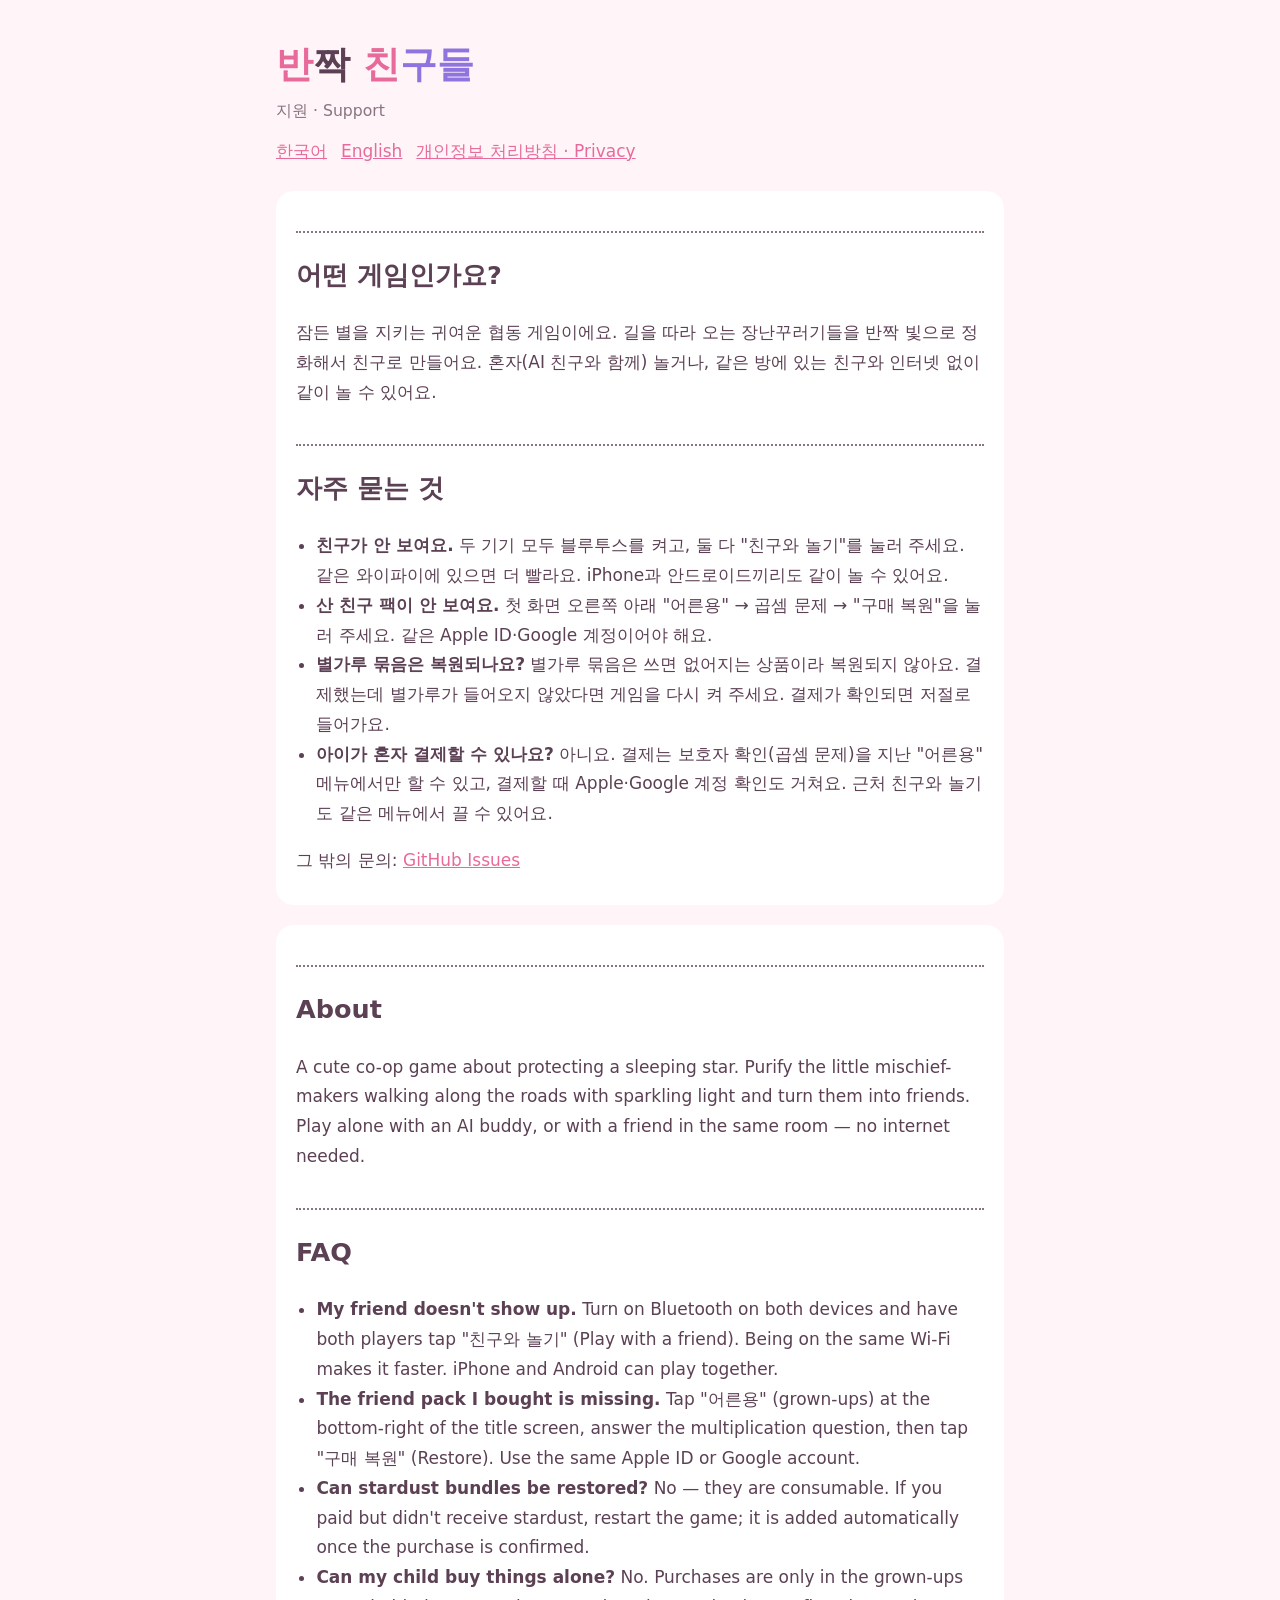
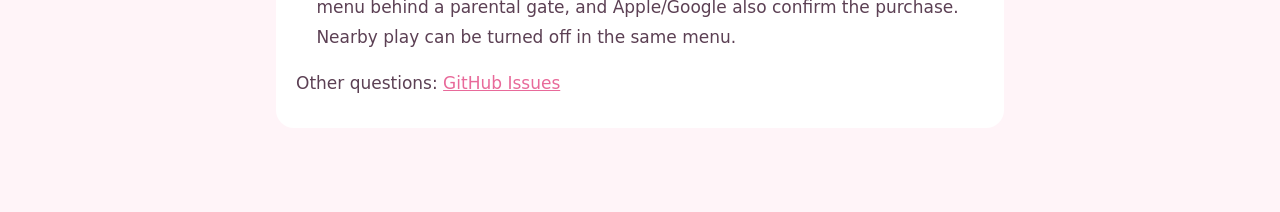
==== index.html @ bba5657f "Update support and privacy pages" ====
<!doctype html>
<html lang="ko">
<head>
<meta charset="utf-8">
<meta name="viewport" content="width=device-width, initial-scale=1">
<title>반짝 친구들 · 지원 / Support</title>
<link rel="stylesheet" href="style.css">
</head>
<body>
<main>
<h1><span class="b">반</span>짝 <span class="b">친</span><span class="r">구들</span><small>지원 · Support</small></h1>
<nav><a href="#ko">한국어</a><a href="#en">English</a><a href="privacy.html">개인정보 처리방침 · Privacy</a></nav>

<section id="ko">
<h2>어떤 게임인가요?</h2>
<p>잠든 별을 지키는 귀여운 협동 게임이에요. 길을 따라 오는 장난꾸러기들을 반짝 빛으로 정화해서 친구로 만들어요. 혼자(AI 친구와 함께) 놀거나, 같은 방에 있는 친구와 인터넷 없이 같이 놀 수 있어요.</p>
<h2>자주 묻는 것</h2>
<ul>
<li><strong>친구가 안 보여요.</strong> 두 기기 모두 블루투스를 켜고, 둘 다 "친구와 놀기"를 눌러 주세요. 같은 와이파이에 있으면 더 빨라요. iPhone과 안드로이드끼리도 같이 놀 수 있어요.</li>
<li><strong>산 친구 팩이 안 보여요.</strong> 첫 화면 오른쪽 아래 "어른용" → 곱셈 문제 → "구매 복원"을 눌러 주세요. 같은 Apple ID·Google 계정이어야 해요.</li>
<li><strong>별가루 묶음은 복원되나요?</strong> 별가루 묶음은 쓰면 없어지는 상품이라 복원되지 않아요. 결제했는데 별가루가 들어오지 않았다면 게임을 다시 켜 주세요. 결제가 확인되면 저절로 들어가요.</li>
<li><strong>아이가 혼자 결제할 수 있나요?</strong> 아니요. 결제는 보호자 확인(곱셈 문제)을 지난 "어른용" 메뉴에서만 할 수 있고, 결제할 때 Apple·Google 계정 확인도 거쳐요. 근처 친구와 놀기도 같은 메뉴에서 끌 수 있어요.</li>
</ul>
<p>그 밖의 문의: <a href="https://github.com/SeungbinBaik/banchin/issues">GitHub Issues</a></p>
</section>

<section id="en">
<h2>About</h2>
<p>A cute co-op game about protecting a sleeping star. Purify the little mischief-makers walking along the roads with sparkling light and turn them into friends. Play alone with an AI buddy, or with a friend in the same room — no internet needed.</p>
<h2>FAQ</h2>
<ul>
<li><strong>My friend doesn't show up.</strong> Turn on Bluetooth on both devices and have both players tap "친구와 놀기" (Play with a friend). Being on the same Wi-Fi makes it faster. iPhone and Android can play together.</li>
<li><strong>The friend pack I bought is missing.</strong> Tap "어른용" (grown-ups) at the bottom-right of the title screen, answer the multiplication question, then tap "구매 복원" (Restore). Use the same Apple ID or Google account.</li>
<li><strong>Can stardust bundles be restored?</strong> No — they are consumable. If you paid but didn't receive stardust, restart the game; it is added automatically once the purchase is confirmed.</li>
<li><strong>Can my child buy things alone?</strong> No. Purchases are only in the grown-ups menu behind a parental gate, and Apple/Google also confirm the purchase. Nearby play can be turned off in the same menu.</li>
</ul>
<p>Other questions: <a href="https://github.com/SeungbinBaik/banchin/issues">GitHub Issues</a></p>
</section>
</main>
</body>
</html>
---- style.css ----
:root { --ink: #5c4054; --paper: #fff4f8; --pink: #e86a9a; --lilac: #8f74e0; --muted: #8a7383; --card: #ffffff; }
@media (prefers-color-scheme: dark) { :root { --ink: #f3e6ee; --paper: #221a25; --pink: #ff9cc2; --lilac: #b9a6ff; --muted: #b8a6b4; --card: #2d2431; } }
* { box-sizing: border-box; }
body { margin: 0; background: var(--paper); color: var(--ink); font: 17px/1.75 "Apple SD Gothic Neo", "Noto Sans KR", system-ui, sans-serif; }
main { max-width: 760px; margin: 0 auto; padding: 32px 16px 64px; }
h1 { font-size: 2.2em; margin: 0 0 4px; }
h1 .b { color: var(--pink); }
h1 .r { color: var(--lilac); }
h1 small { display: block; font-size: .42em; color: var(--muted); font-weight: normal; }
h2 { border-top: 2px dotted var(--muted); padding-top: 20px; margin-top: 36px; }
section { background: var(--card); border-radius: 18px; padding: 4px 20px 12px; margin: 20px 0; }
a { color: var(--pink); }
nav { margin: 12px 0 24px; display: flex; gap: 14px; flex-wrap: wrap; }
.muted { color: var(--muted); font-size: .9em; }
ul { padding-left: 1.2em; }
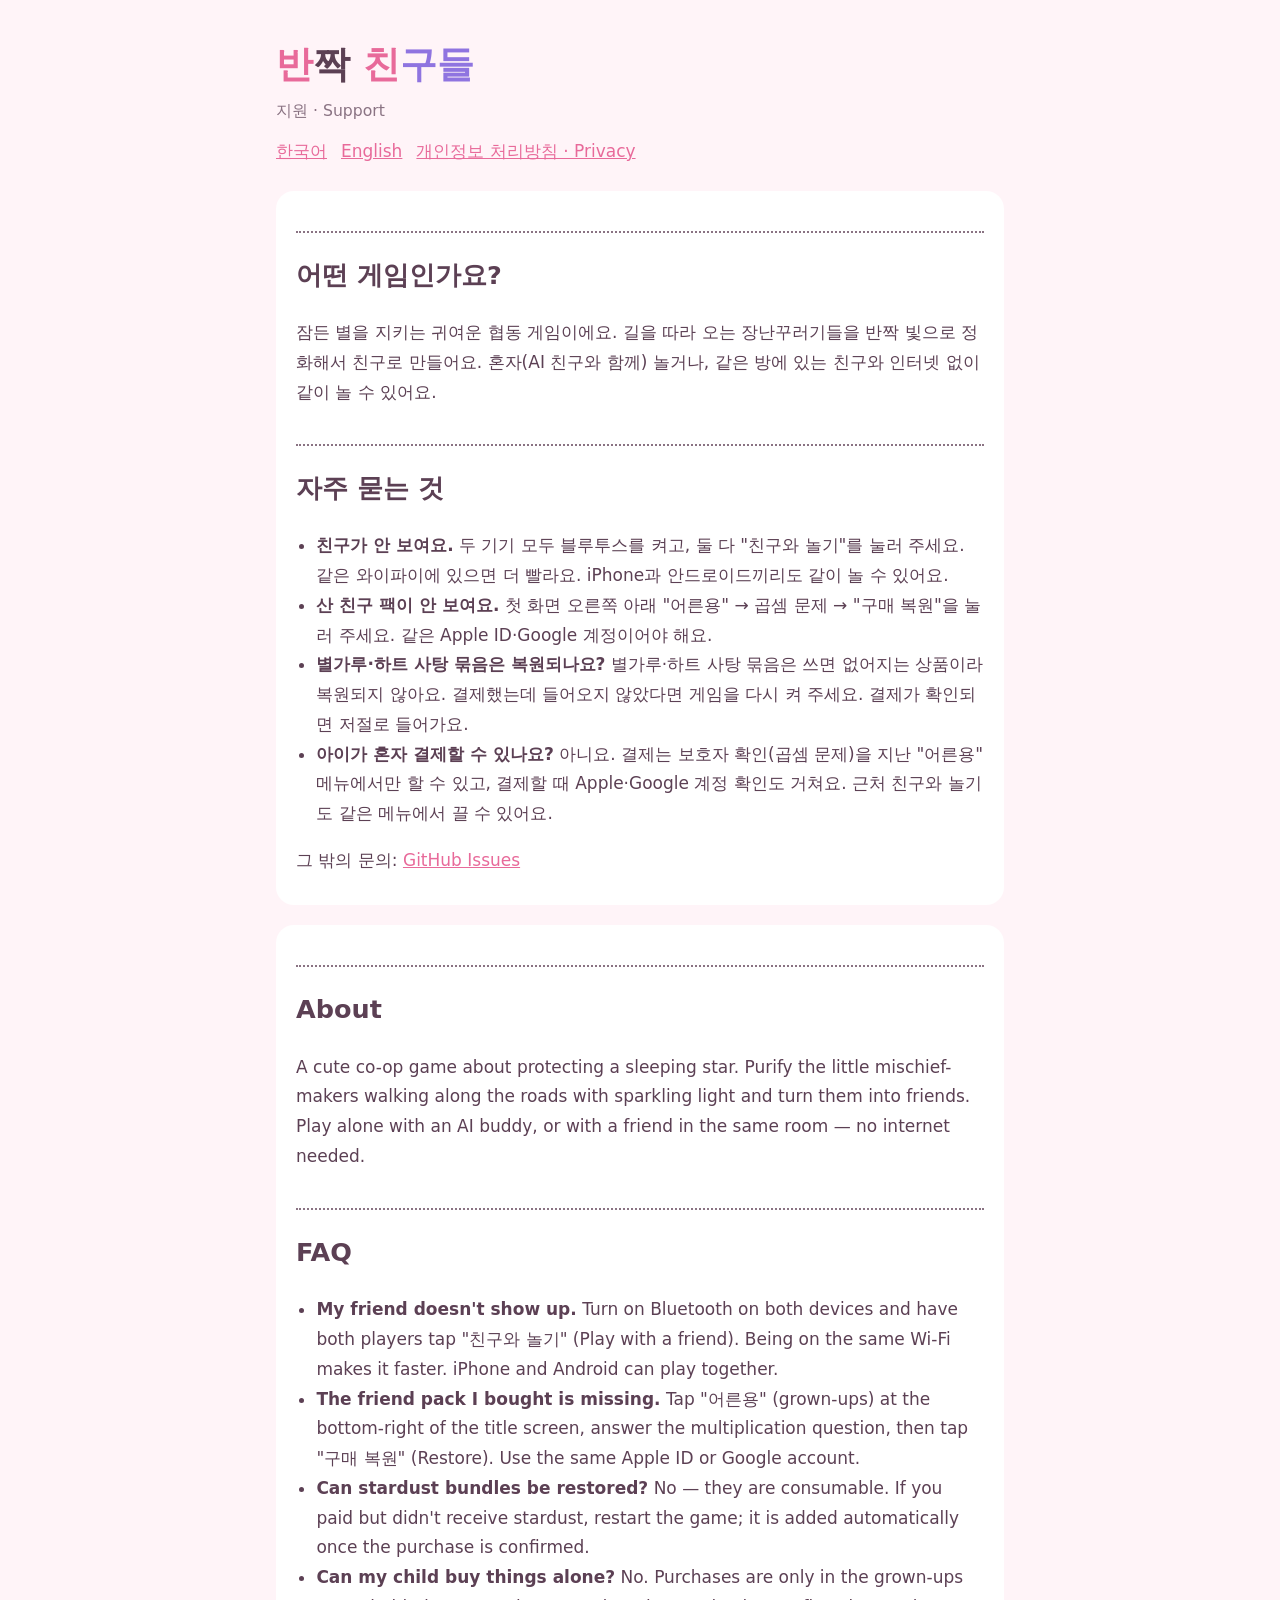
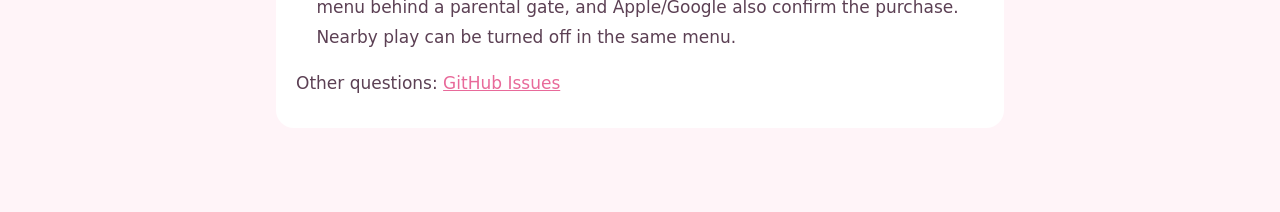
==== commit 27805691: "Update support and privacy pages" ====
--- a/index.html
+++ b/index.html
@@ -18,7 +18,7 @@
 <ul>
 <li><strong>친구가 안 보여요.</strong> 두 기기 모두 블루투스를 켜고, 둘 다 "친구와 놀기"를 눌러 주세요. 같은 와이파이에 있으면 더 빨라요. iPhone과 안드로이드끼리도 같이 놀 수 있어요.</li>
 <li><strong>산 친구 팩이 안 보여요.</strong> 첫 화면 오른쪽 아래 "어른용" → 곱셈 문제 → "구매 복원"을 눌러 주세요. 같은 Apple ID·Google 계정이어야 해요.</li>
-<li><strong>별가루 묶음은 복원되나요?</strong> 별가루 묶음은 쓰면 없어지는 상품이라 복원되지 않아요. 결제했는데 별가루가 들어오지 않았다면 게임을 다시 켜 주세요. 결제가 확인되면 저절로 들어가요.</li>
+<li><strong>별가루·하트 사탕 묶음은 복원되나요?</strong> 별가루·하트 사탕 묶음은 쓰면 없어지는 상품이라 복원되지 않아요. 결제했는데 들어오지 않았다면 게임을 다시 켜 주세요. 결제가 확인되면 저절로 들어가요.</li>
 <li><strong>아이가 혼자 결제할 수 있나요?</strong> 아니요. 결제는 보호자 확인(곱셈 문제)을 지난 "어른용" 메뉴에서만 할 수 있고, 결제할 때 Apple·Google 계정 확인도 거쳐요. 근처 친구와 놀기도 같은 메뉴에서 끌 수 있어요.</li>
 </ul>
 <p>그 밖의 문의: <a href="https://github.com/SeungbinBaik/banchin/issues">GitHub Issues</a></p>
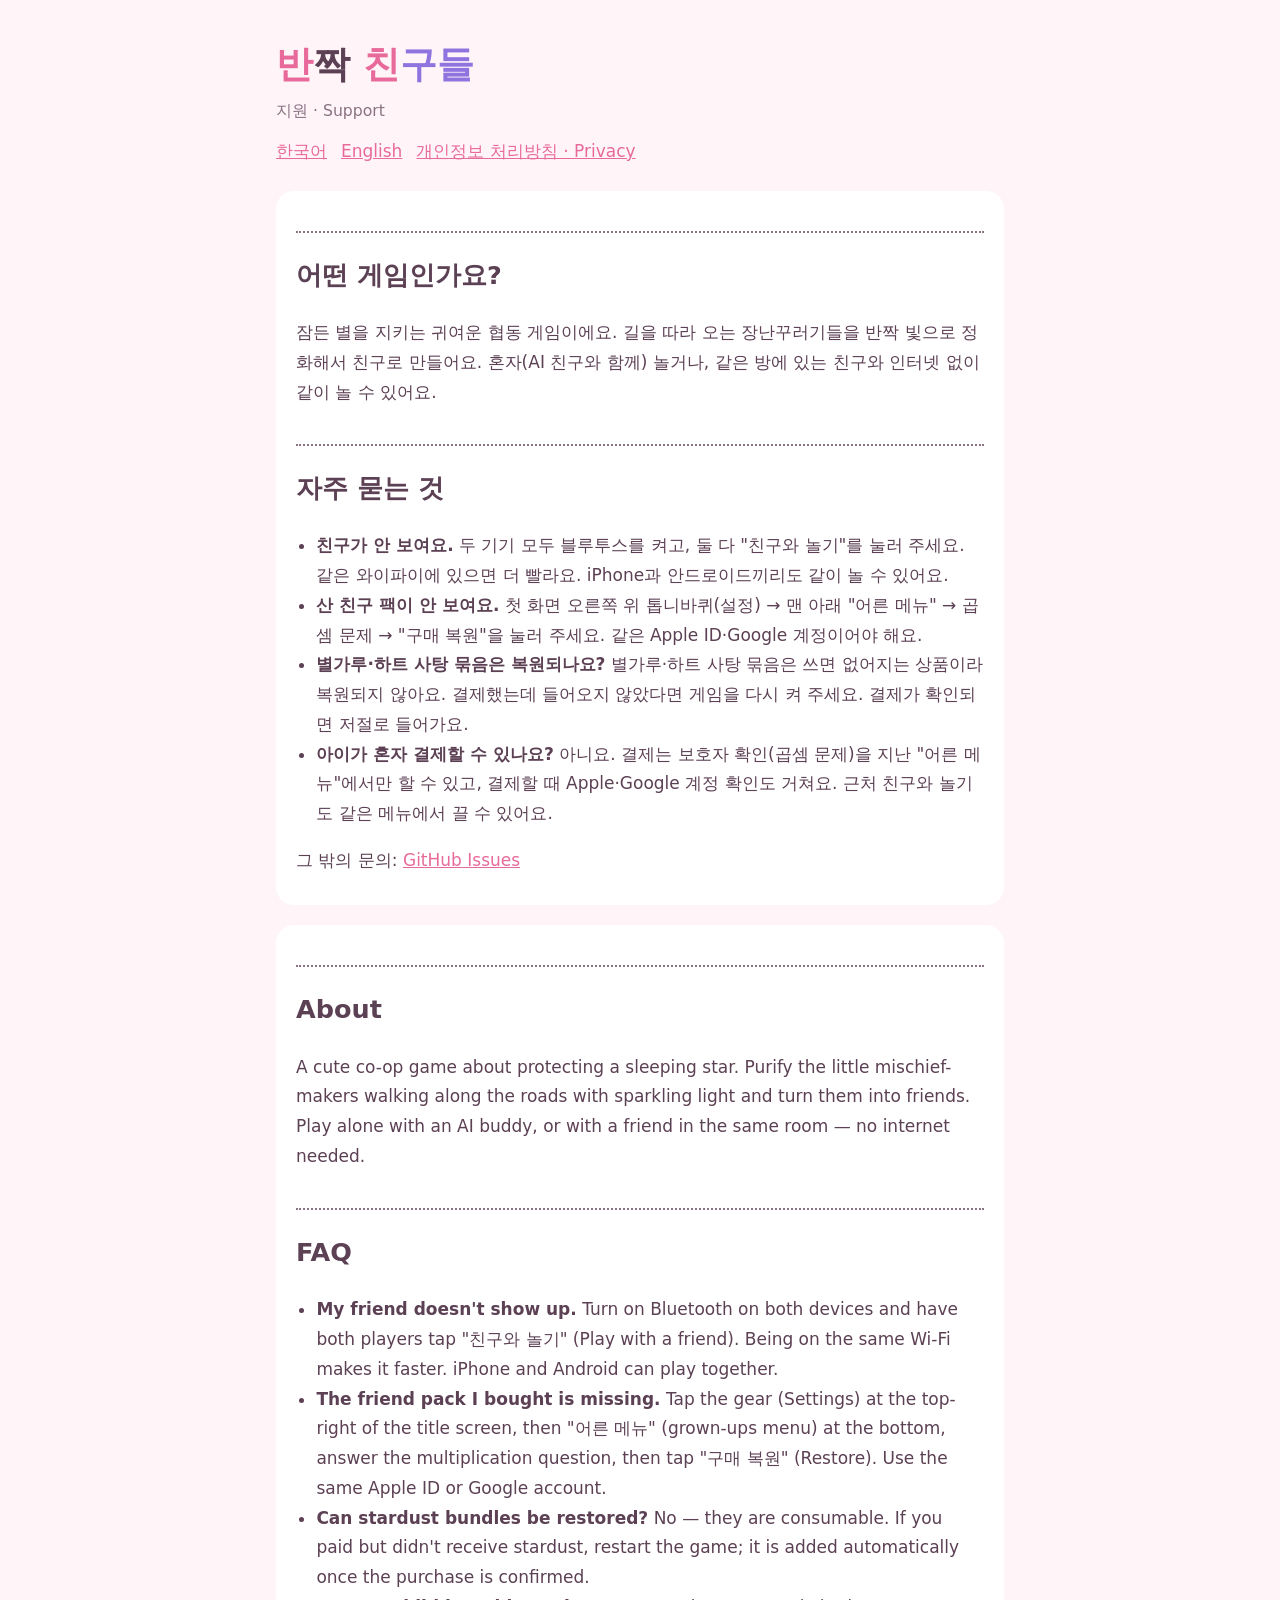
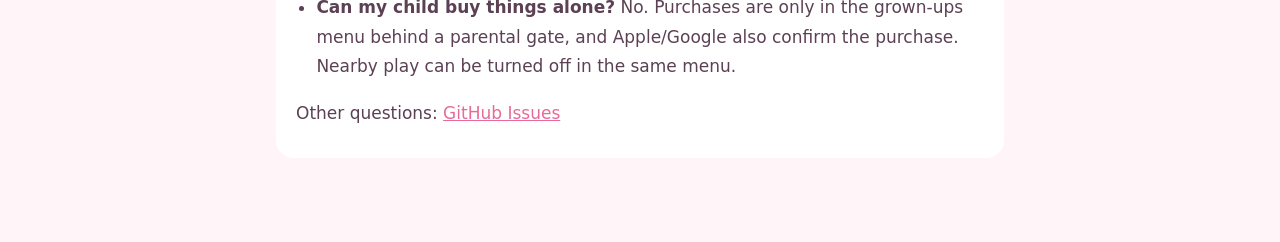
==== commit f7ef474d: "Update support and privacy pages" ====
--- a/index.html
+++ b/index.html
@@ -17,9 +17,9 @@
 <h2>자주 묻는 것</h2>
 <ul>
 <li><strong>친구가 안 보여요.</strong> 두 기기 모두 블루투스를 켜고, 둘 다 "친구와 놀기"를 눌러 주세요. 같은 와이파이에 있으면 더 빨라요. iPhone과 안드로이드끼리도 같이 놀 수 있어요.</li>
-<li><strong>산 친구 팩이 안 보여요.</strong> 첫 화면 오른쪽 아래 "어른용" → 곱셈 문제 → "구매 복원"을 눌러 주세요. 같은 Apple ID·Google 계정이어야 해요.</li>
+<li><strong>산 친구 팩이 안 보여요.</strong> 첫 화면 오른쪽 위 톱니바퀴(설정) → 맨 아래 "어른 메뉴" → 곱셈 문제 → "구매 복원"을 눌러 주세요. 같은 Apple ID·Google 계정이어야 해요.</li>
 <li><strong>별가루·하트 사탕 묶음은 복원되나요?</strong> 별가루·하트 사탕 묶음은 쓰면 없어지는 상품이라 복원되지 않아요. 결제했는데 들어오지 않았다면 게임을 다시 켜 주세요. 결제가 확인되면 저절로 들어가요.</li>
-<li><strong>아이가 혼자 결제할 수 있나요?</strong> 아니요. 결제는 보호자 확인(곱셈 문제)을 지난 "어른용" 메뉴에서만 할 수 있고, 결제할 때 Apple·Google 계정 확인도 거쳐요. 근처 친구와 놀기도 같은 메뉴에서 끌 수 있어요.</li>
+<li><strong>아이가 혼자 결제할 수 있나요?</strong> 아니요. 결제는 보호자 확인(곱셈 문제)을 지난 "어른 메뉴"에서만 할 수 있고, 결제할 때 Apple·Google 계정 확인도 거쳐요. 근처 친구와 놀기도 같은 메뉴에서 끌 수 있어요.</li>
 </ul>
 <p>그 밖의 문의: <a href="https://github.com/SeungbinBaik/banchin/issues">GitHub Issues</a></p>
 </section>
@@ -30,7 +30,7 @@
 <h2>FAQ</h2>
 <ul>
 <li><strong>My friend doesn't show up.</strong> Turn on Bluetooth on both devices and have both players tap "친구와 놀기" (Play with a friend). Being on the same Wi-Fi makes it faster. iPhone and Android can play together.</li>
-<li><strong>The friend pack I bought is missing.</strong> Tap "어른용" (grown-ups) at the bottom-right of the title screen, answer the multiplication question, then tap "구매 복원" (Restore). Use the same Apple ID or Google account.</li>
+<li><strong>The friend pack I bought is missing.</strong> Tap the gear (Settings) at the top-right of the title screen, then "어른 메뉴" (grown-ups menu) at the bottom, answer the multiplication question, then tap "구매 복원" (Restore). Use the same Apple ID or Google account.</li>
 <li><strong>Can stardust bundles be restored?</strong> No — they are consumable. If you paid but didn't receive stardust, restart the game; it is added automatically once the purchase is confirmed.</li>
 <li><strong>Can my child buy things alone?</strong> No. Purchases are only in the grown-ups menu behind a parental gate, and Apple/Google also confirm the purchase. Nearby play can be turned off in the same menu.</li>
 </ul>
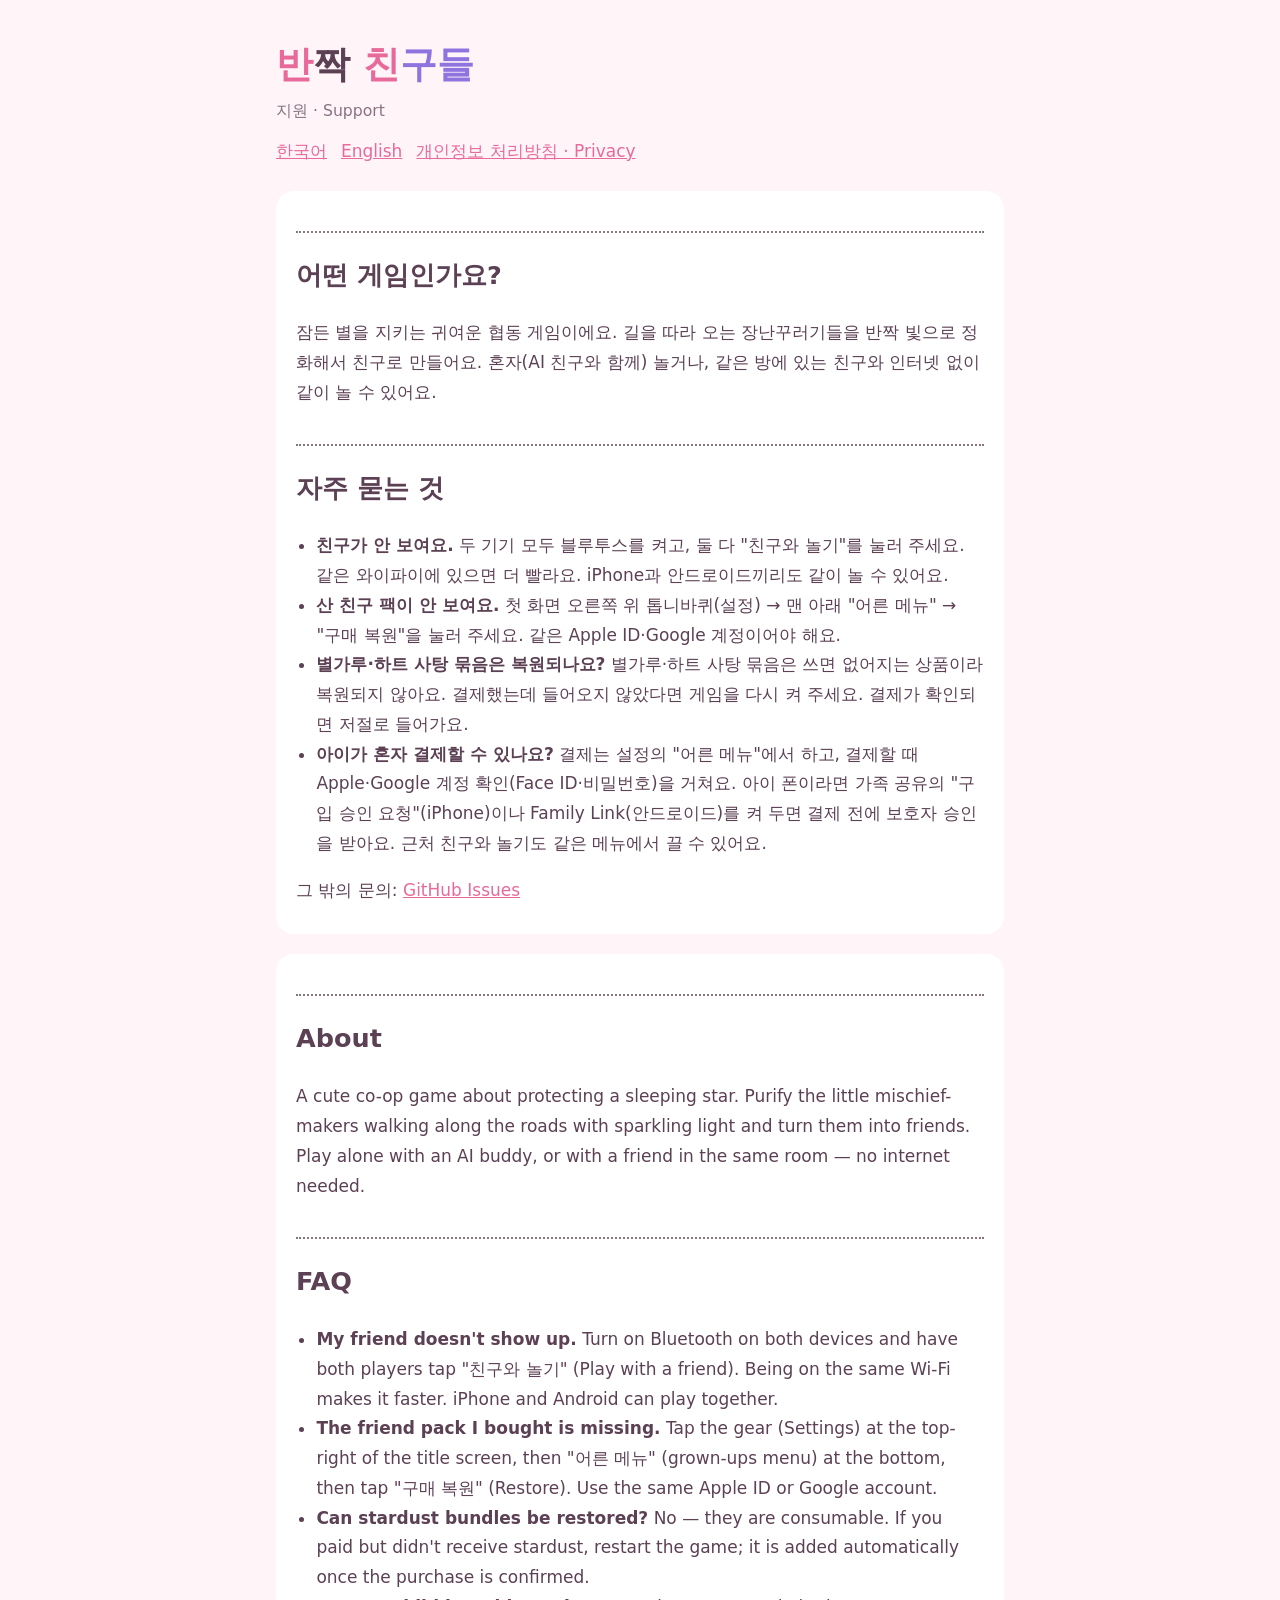
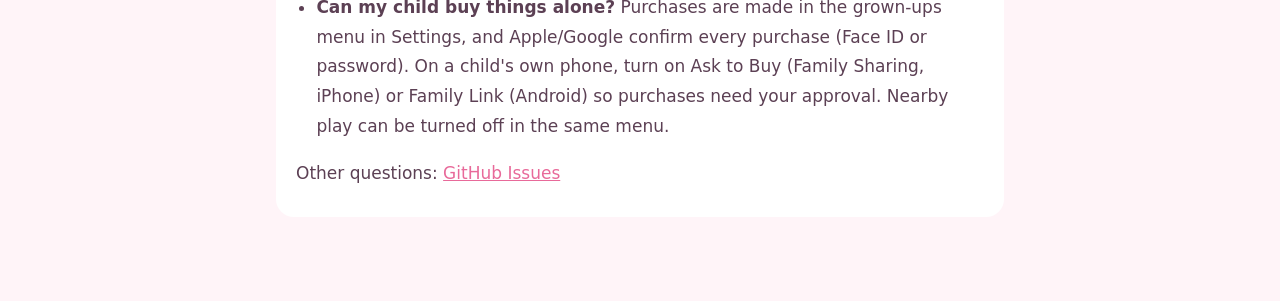
==== commit d4a0d960: "Update support and privacy pages" ====
--- a/index.html
+++ b/index.html
@@ -17,9 +17,9 @@
 <h2>자주 묻는 것</h2>
 <ul>
 <li><strong>친구가 안 보여요.</strong> 두 기기 모두 블루투스를 켜고, 둘 다 "친구와 놀기"를 눌러 주세요. 같은 와이파이에 있으면 더 빨라요. iPhone과 안드로이드끼리도 같이 놀 수 있어요.</li>
-<li><strong>산 친구 팩이 안 보여요.</strong> 첫 화면 오른쪽 위 톱니바퀴(설정) → 맨 아래 "어른 메뉴" → 곱셈 문제 → "구매 복원"을 눌러 주세요. 같은 Apple ID·Google 계정이어야 해요.</li>
+<li><strong>산 친구 팩이 안 보여요.</strong> 첫 화면 오른쪽 위 톱니바퀴(설정) → 맨 아래 "어른 메뉴" → "구매 복원"을 눌러 주세요. 같은 Apple ID·Google 계정이어야 해요.</li>
 <li><strong>별가루·하트 사탕 묶음은 복원되나요?</strong> 별가루·하트 사탕 묶음은 쓰면 없어지는 상품이라 복원되지 않아요. 결제했는데 들어오지 않았다면 게임을 다시 켜 주세요. 결제가 확인되면 저절로 들어가요.</li>
-<li><strong>아이가 혼자 결제할 수 있나요?</strong> 아니요. 결제는 보호자 확인(곱셈 문제)을 지난 "어른 메뉴"에서만 할 수 있고, 결제할 때 Apple·Google 계정 확인도 거쳐요. 근처 친구와 놀기도 같은 메뉴에서 끌 수 있어요.</li>
+<li><strong>아이가 혼자 결제할 수 있나요?</strong> 결제는 설정의 "어른 메뉴"에서 하고, 결제할 때 Apple·Google 계정 확인(Face ID·비밀번호)을 거쳐요. 아이 폰이라면 가족 공유의 "구입 승인 요청"(iPhone)이나 Family Link(안드로이드)를 켜 두면 결제 전에 보호자 승인을 받아요. 근처 친구와 놀기도 같은 메뉴에서 끌 수 있어요.</li>
 </ul>
 <p>그 밖의 문의: <a href="https://github.com/SeungbinBaik/banchin/issues">GitHub Issues</a></p>
 </section>
@@ -30,9 +30,9 @@
 <h2>FAQ</h2>
 <ul>
 <li><strong>My friend doesn't show up.</strong> Turn on Bluetooth on both devices and have both players tap "친구와 놀기" (Play with a friend). Being on the same Wi-Fi makes it faster. iPhone and Android can play together.</li>
-<li><strong>The friend pack I bought is missing.</strong> Tap the gear (Settings) at the top-right of the title screen, then "어른 메뉴" (grown-ups menu) at the bottom, answer the multiplication question, then tap "구매 복원" (Restore). Use the same Apple ID or Google account.</li>
+<li><strong>The friend pack I bought is missing.</strong> Tap the gear (Settings) at the top-right of the title screen, then "어른 메뉴" (grown-ups menu) at the bottom, then tap "구매 복원" (Restore). Use the same Apple ID or Google account.</li>
 <li><strong>Can stardust bundles be restored?</strong> No — they are consumable. If you paid but didn't receive stardust, restart the game; it is added automatically once the purchase is confirmed.</li>
-<li><strong>Can my child buy things alone?</strong> No. Purchases are only in the grown-ups menu behind a parental gate, and Apple/Google also confirm the purchase. Nearby play can be turned off in the same menu.</li>
+<li><strong>Can my child buy things alone?</strong> Purchases are made in the grown-ups menu in Settings, and Apple/Google confirm every purchase (Face ID or password). On a child's own phone, turn on Ask to Buy (Family Sharing, iPhone) or Family Link (Android) so purchases need your approval. Nearby play can be turned off in the same menu.</li>
 </ul>
 <p>Other questions: <a href="https://github.com/SeungbinBaik/banchin/issues">GitHub Issues</a></p>
 </section>
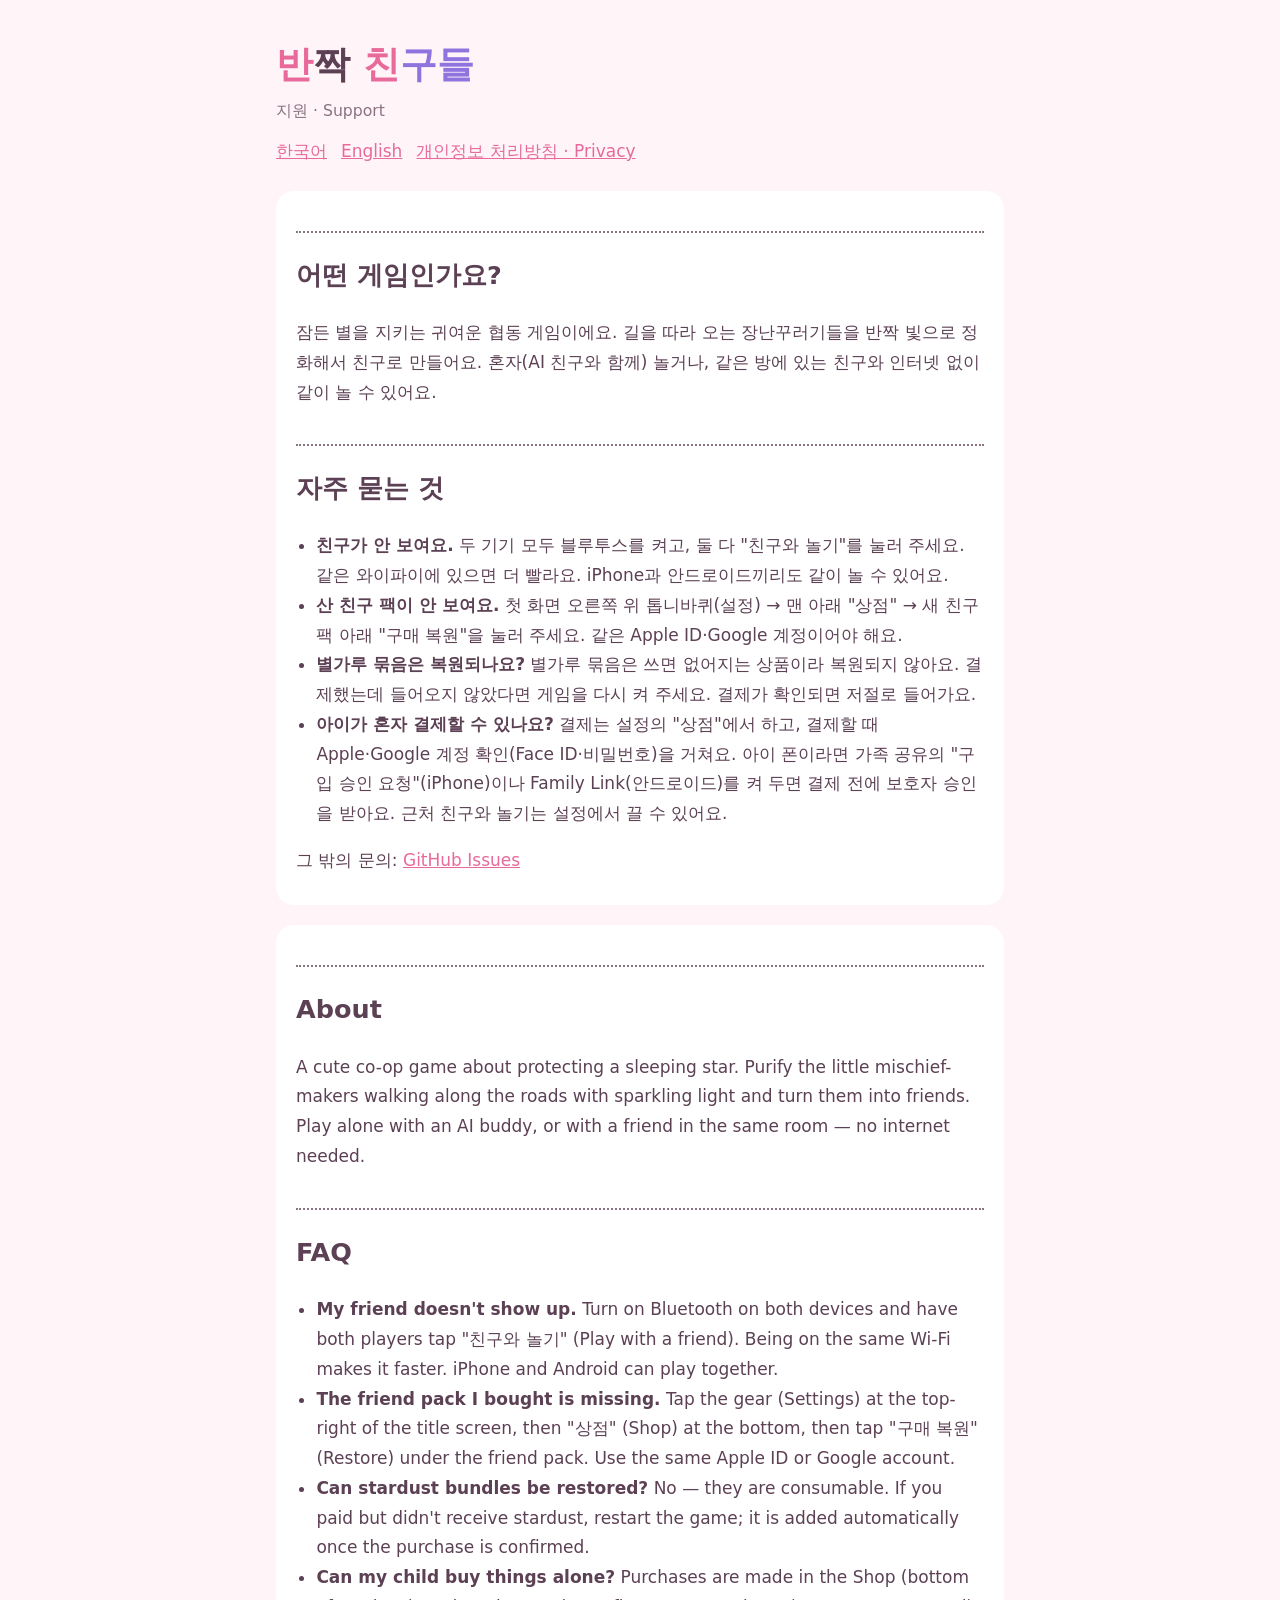
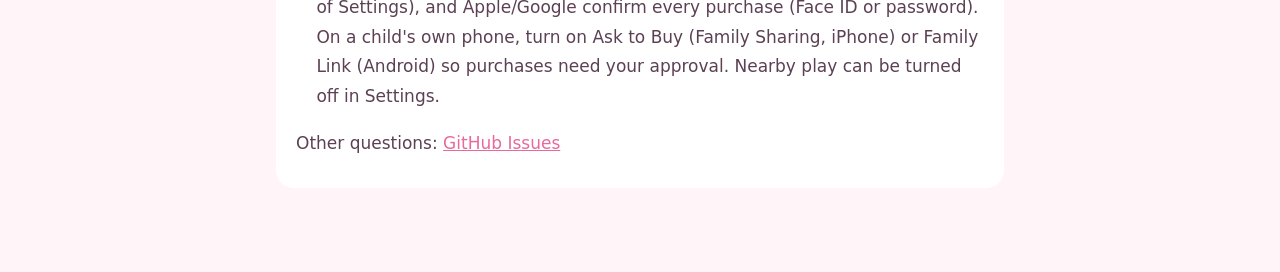
==== commit 63560b2b: "Update support and privacy pages" ====
--- a/index.html
+++ b/index.html
@@ -17,9 +17,9 @@
 <h2>자주 묻는 것</h2>
 <ul>
 <li><strong>친구가 안 보여요.</strong> 두 기기 모두 블루투스를 켜고, 둘 다 "친구와 놀기"를 눌러 주세요. 같은 와이파이에 있으면 더 빨라요. iPhone과 안드로이드끼리도 같이 놀 수 있어요.</li>
-<li><strong>산 친구 팩이 안 보여요.</strong> 첫 화면 오른쪽 위 톱니바퀴(설정) → 맨 아래 "어른 메뉴" → "구매 복원"을 눌러 주세요. 같은 Apple ID·Google 계정이어야 해요.</li>
-<li><strong>별가루·하트 사탕 묶음은 복원되나요?</strong> 별가루·하트 사탕 묶음은 쓰면 없어지는 상품이라 복원되지 않아요. 결제했는데 들어오지 않았다면 게임을 다시 켜 주세요. 결제가 확인되면 저절로 들어가요.</li>
-<li><strong>아이가 혼자 결제할 수 있나요?</strong> 결제는 설정의 "어른 메뉴"에서 하고, 결제할 때 Apple·Google 계정 확인(Face ID·비밀번호)을 거쳐요. 아이 폰이라면 가족 공유의 "구입 승인 요청"(iPhone)이나 Family Link(안드로이드)를 켜 두면 결제 전에 보호자 승인을 받아요. 근처 친구와 놀기도 같은 메뉴에서 끌 수 있어요.</li>
+<li><strong>산 친구 팩이 안 보여요.</strong> 첫 화면 오른쪽 위 톱니바퀴(설정) → 맨 아래 "상점" → 새 친구 팩 아래 "구매 복원"을 눌러 주세요. 같은 Apple ID·Google 계정이어야 해요.</li>
+<li><strong>별가루 묶음은 복원되나요?</strong> 별가루 묶음은 쓰면 없어지는 상품이라 복원되지 않아요. 결제했는데 들어오지 않았다면 게임을 다시 켜 주세요. 결제가 확인되면 저절로 들어가요.</li>
+<li><strong>아이가 혼자 결제할 수 있나요?</strong> 결제는 설정의 "상점"에서 하고, 결제할 때 Apple·Google 계정 확인(Face ID·비밀번호)을 거쳐요. 아이 폰이라면 가족 공유의 "구입 승인 요청"(iPhone)이나 Family Link(안드로이드)를 켜 두면 결제 전에 보호자 승인을 받아요. 근처 친구와 놀기는 설정에서 끌 수 있어요.</li>
 </ul>
 <p>그 밖의 문의: <a href="https://github.com/SeungbinBaik/banchin/issues">GitHub Issues</a></p>
 </section>
@@ -30,9 +30,9 @@
 <h2>FAQ</h2>
 <ul>
 <li><strong>My friend doesn't show up.</strong> Turn on Bluetooth on both devices and have both players tap "친구와 놀기" (Play with a friend). Being on the same Wi-Fi makes it faster. iPhone and Android can play together.</li>
-<li><strong>The friend pack I bought is missing.</strong> Tap the gear (Settings) at the top-right of the title screen, then "어른 메뉴" (grown-ups menu) at the bottom, then tap "구매 복원" (Restore). Use the same Apple ID or Google account.</li>
+<li><strong>The friend pack I bought is missing.</strong> Tap the gear (Settings) at the top-right of the title screen, then "상점" (Shop) at the bottom, then tap "구매 복원" (Restore) under the friend pack. Use the same Apple ID or Google account.</li>
 <li><strong>Can stardust bundles be restored?</strong> No — they are consumable. If you paid but didn't receive stardust, restart the game; it is added automatically once the purchase is confirmed.</li>
-<li><strong>Can my child buy things alone?</strong> Purchases are made in the grown-ups menu in Settings, and Apple/Google confirm every purchase (Face ID or password). On a child's own phone, turn on Ask to Buy (Family Sharing, iPhone) or Family Link (Android) so purchases need your approval. Nearby play can be turned off in the same menu.</li>
+<li><strong>Can my child buy things alone?</strong> Purchases are made in the Shop (bottom of Settings), and Apple/Google confirm every purchase (Face ID or password). On a child's own phone, turn on Ask to Buy (Family Sharing, iPhone) or Family Link (Android) so purchases need your approval. Nearby play can be turned off in Settings.</li>
 </ul>
 <p>Other questions: <a href="https://github.com/SeungbinBaik/banchin/issues">GitHub Issues</a></p>
 </section>
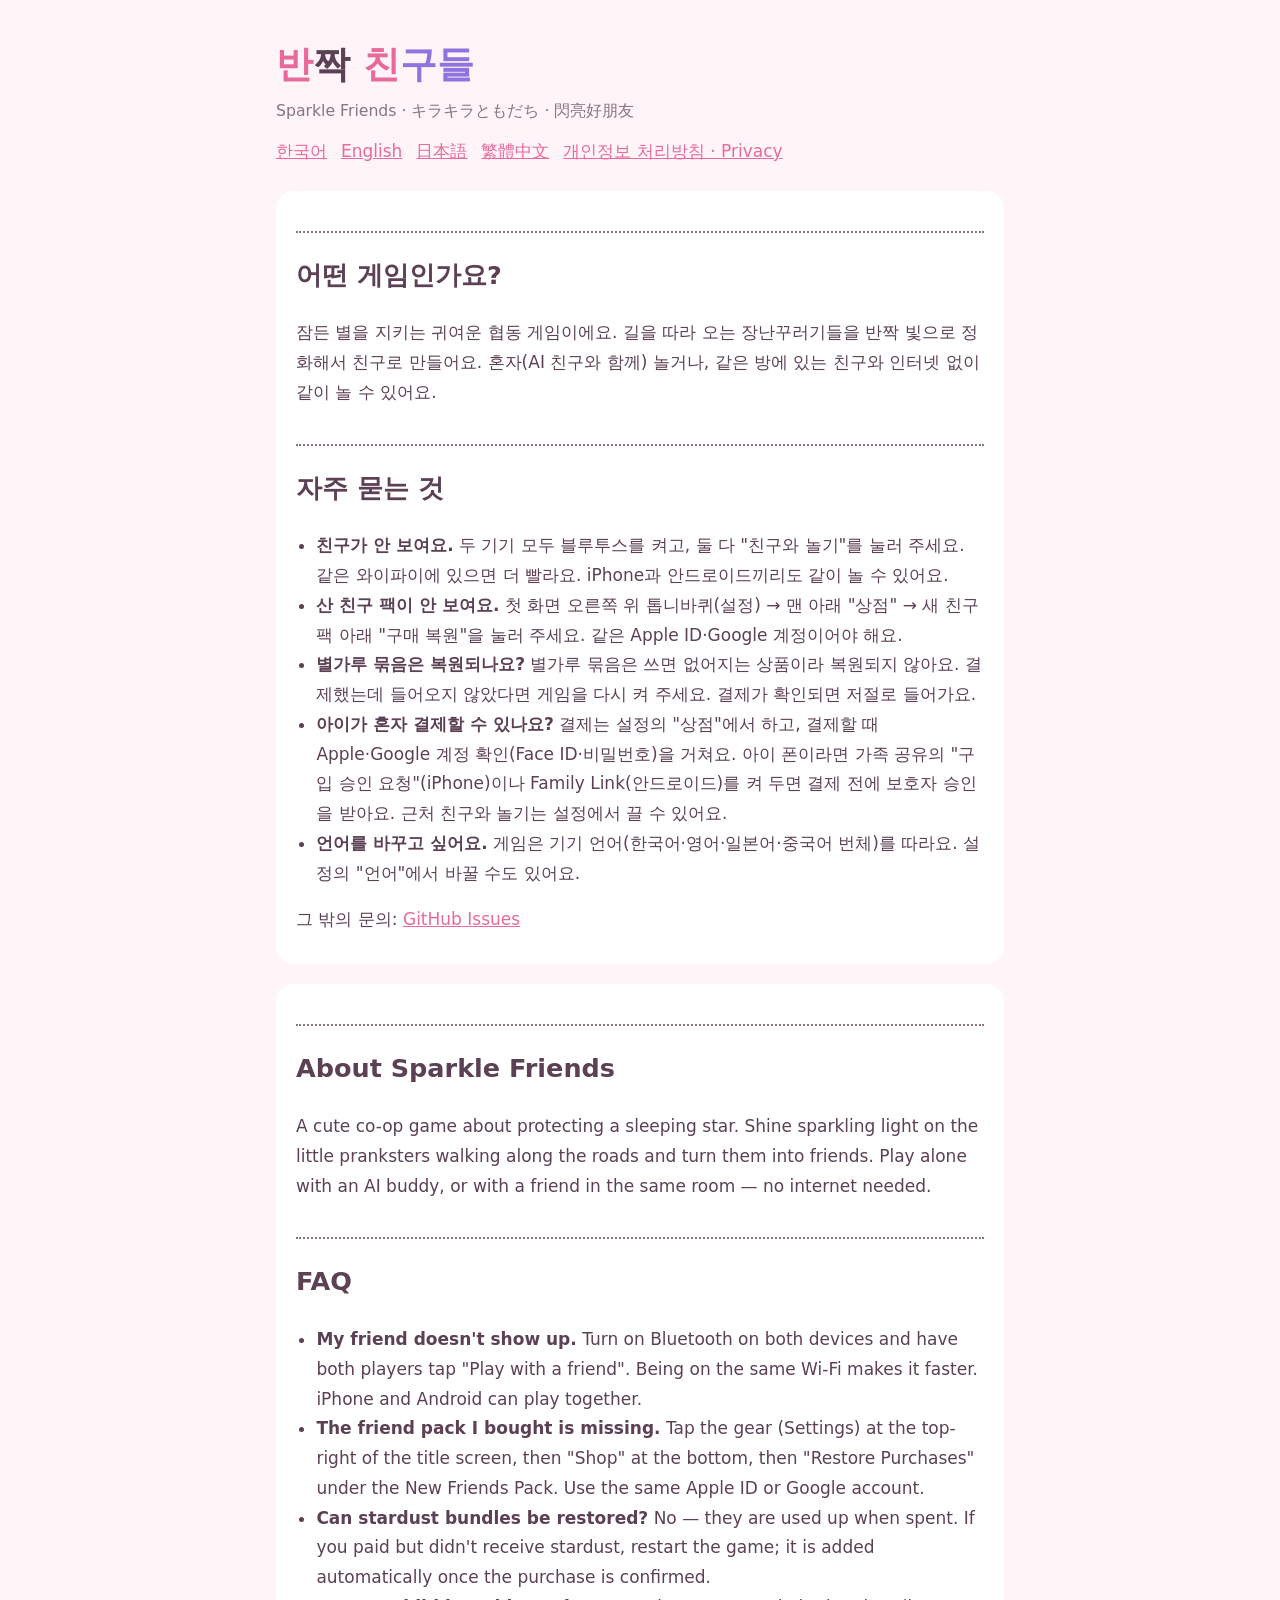
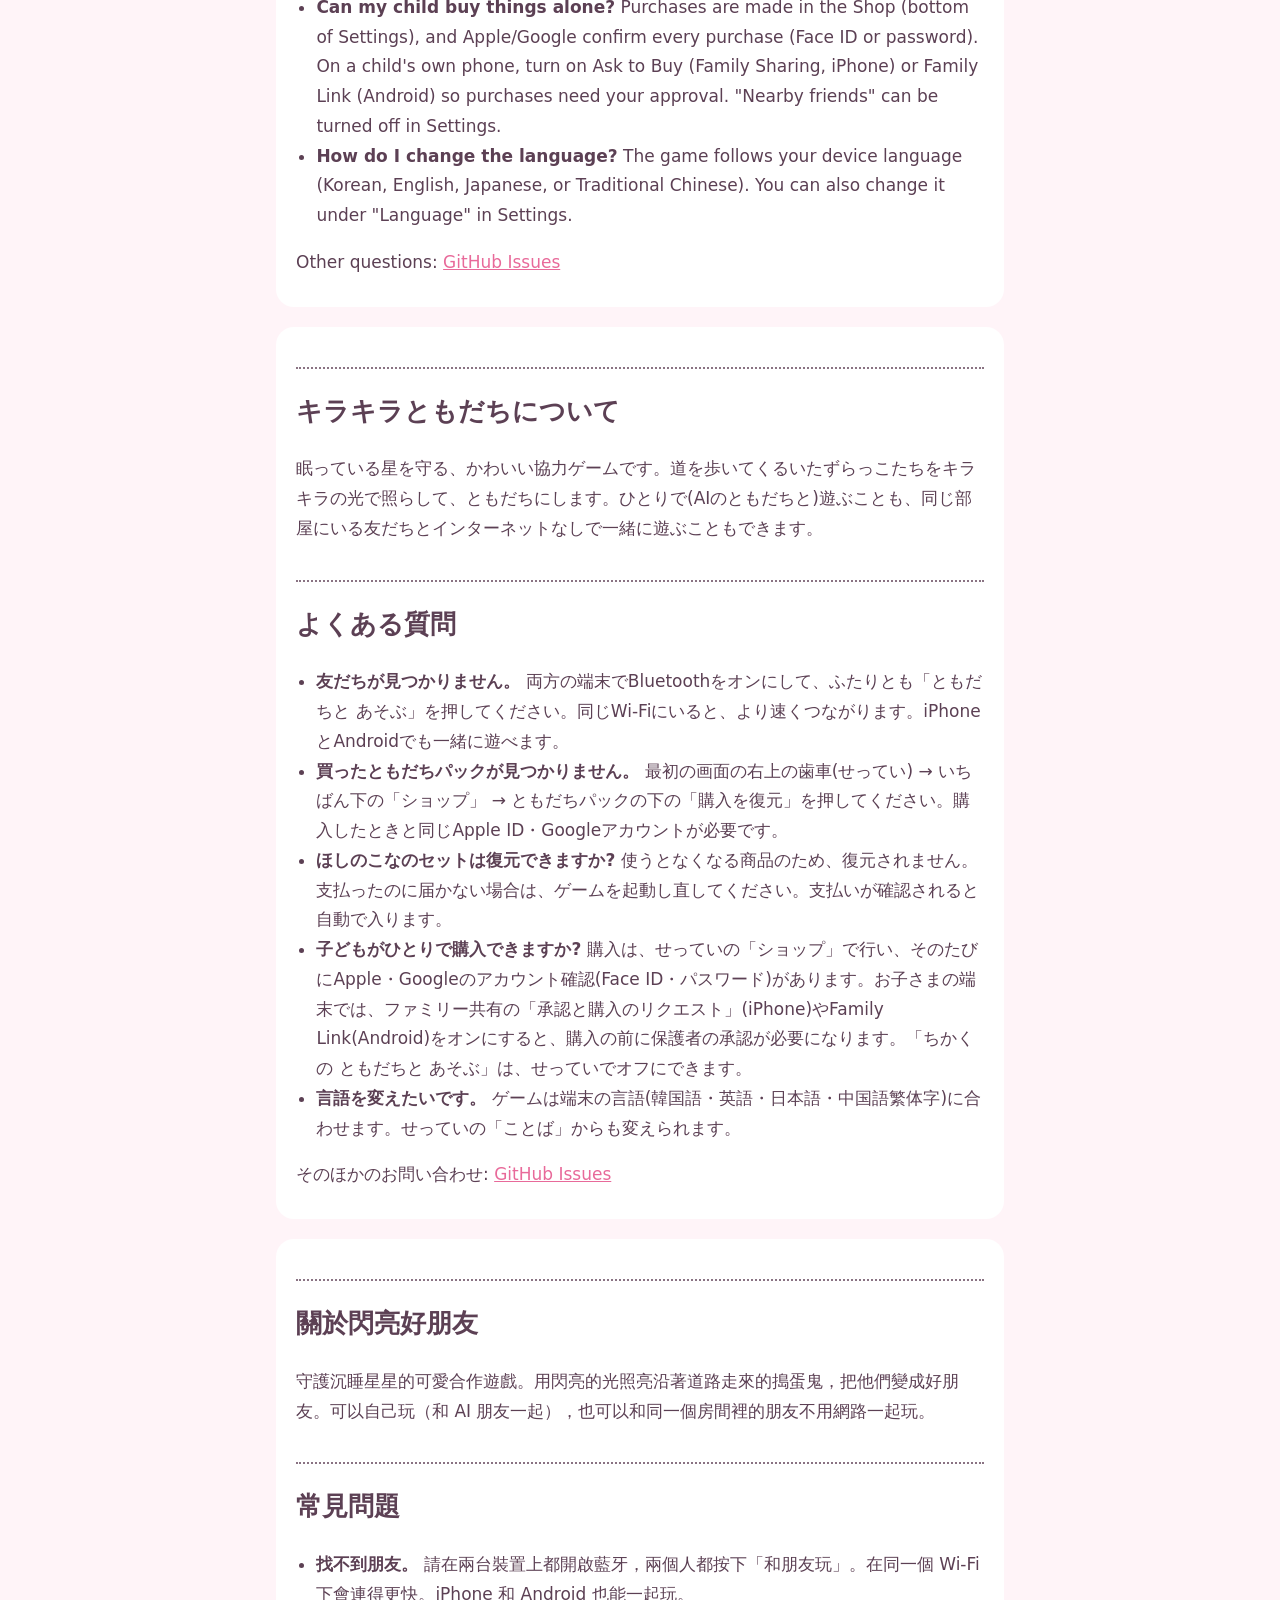
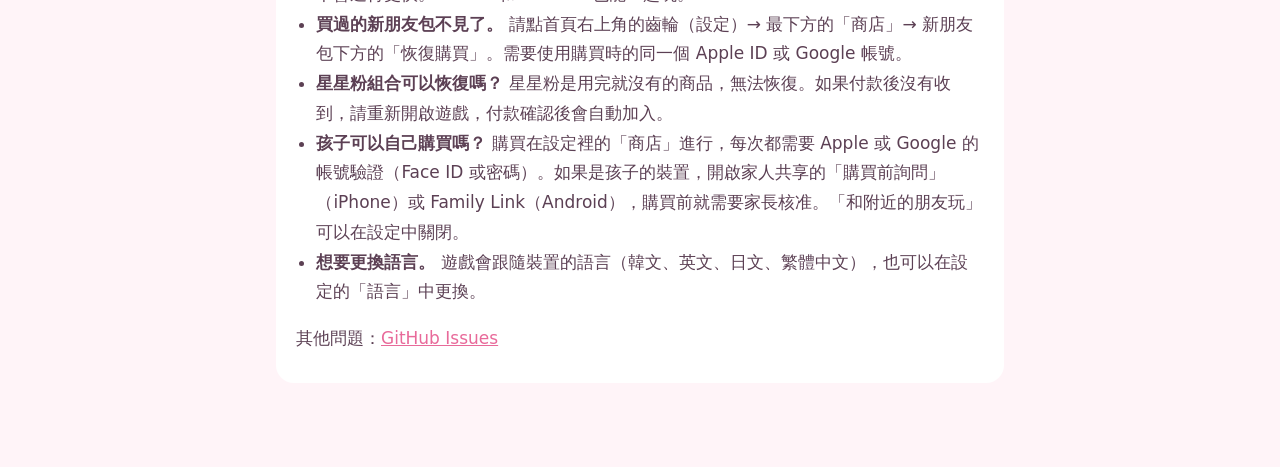
==== commit ff11fbb9: "Update support and privacy pages" ====
--- a/index.html
+++ b/index.html
@@ -8,10 +8,10 @@
 </head>
 <body>
 <main>
-<h1><span class="b">반</span>짝 <span class="b">친</span><span class="r">구들</span><small>지원 · Support</small></h1>
-<nav><a href="#ko">한국어</a><a href="#en">English</a><a href="privacy.html">개인정보 처리방침 · Privacy</a></nav>
+<h1><span class="b">반</span>짝 <span class="b">친</span><span class="r">구들</span><small>Sparkle Friends · キラキラともだち · 閃亮好朋友</small></h1>
+<nav><a href="#ko">한국어</a><a href="#en">English</a><a href="#ja">日本語</a><a href="#zh-Hant">繁體中文</a><a href="privacy.html">개인정보 처리방침 · Privacy</a></nav>
 
-<section id="ko">
+<section id="ko" lang="ko">
 <h2>어떤 게임인가요?</h2>
 <p>잠든 별을 지키는 귀여운 협동 게임이에요. 길을 따라 오는 장난꾸러기들을 반짝 빛으로 정화해서 친구로 만들어요. 혼자(AI 친구와 함께) 놀거나, 같은 방에 있는 친구와 인터넷 없이 같이 놀 수 있어요.</p>
 <h2>자주 묻는 것</h2>
@@ -20,21 +20,51 @@
 <li><strong>산 친구 팩이 안 보여요.</strong> 첫 화면 오른쪽 위 톱니바퀴(설정) → 맨 아래 "상점" → 새 친구 팩 아래 "구매 복원"을 눌러 주세요. 같은 Apple ID·Google 계정이어야 해요.</li>
 <li><strong>별가루 묶음은 복원되나요?</strong> 별가루 묶음은 쓰면 없어지는 상품이라 복원되지 않아요. 결제했는데 들어오지 않았다면 게임을 다시 켜 주세요. 결제가 확인되면 저절로 들어가요.</li>
 <li><strong>아이가 혼자 결제할 수 있나요?</strong> 결제는 설정의 "상점"에서 하고, 결제할 때 Apple·Google 계정 확인(Face ID·비밀번호)을 거쳐요. 아이 폰이라면 가족 공유의 "구입 승인 요청"(iPhone)이나 Family Link(안드로이드)를 켜 두면 결제 전에 보호자 승인을 받아요. 근처 친구와 놀기는 설정에서 끌 수 있어요.</li>
+<li><strong>언어를 바꾸고 싶어요.</strong> 게임은 기기 언어(한국어·영어·일본어·중국어 번체)를 따라요. 설정의 "언어"에서 바꿀 수도 있어요.</li>
 </ul>
 <p>그 밖의 문의: <a href="https://github.com/SeungbinBaik/banchin/issues">GitHub Issues</a></p>
 </section>
 
-<section id="en">
-<h2>About</h2>
-<p>A cute co-op game about protecting a sleeping star. Purify the little mischief-makers walking along the roads with sparkling light and turn them into friends. Play alone with an AI buddy, or with a friend in the same room — no internet needed.</p>
+<section id="en" lang="en">
+<h2>About Sparkle Friends</h2>
+<p>A cute co-op game about protecting a sleeping star. Shine sparkling light on the little pranksters walking along the roads and turn them into friends. Play alone with an AI buddy, or with a friend in the same room — no internet needed.</p>
 <h2>FAQ</h2>
 <ul>
-<li><strong>My friend doesn't show up.</strong> Turn on Bluetooth on both devices and have both players tap "친구와 놀기" (Play with a friend). Being on the same Wi-Fi makes it faster. iPhone and Android can play together.</li>
-<li><strong>The friend pack I bought is missing.</strong> Tap the gear (Settings) at the top-right of the title screen, then "상점" (Shop) at the bottom, then tap "구매 복원" (Restore) under the friend pack. Use the same Apple ID or Google account.</li>
-<li><strong>Can stardust bundles be restored?</strong> No — they are consumable. If you paid but didn't receive stardust, restart the game; it is added automatically once the purchase is confirmed.</li>
-<li><strong>Can my child buy things alone?</strong> Purchases are made in the Shop (bottom of Settings), and Apple/Google confirm every purchase (Face ID or password). On a child's own phone, turn on Ask to Buy (Family Sharing, iPhone) or Family Link (Android) so purchases need your approval. Nearby play can be turned off in Settings.</li>
+<li><strong>My friend doesn't show up.</strong> Turn on Bluetooth on both devices and have both players tap "Play with a friend". Being on the same Wi-Fi makes it faster. iPhone and Android can play together.</li>
+<li><strong>The friend pack I bought is missing.</strong> Tap the gear (Settings) at the top-right of the title screen, then "Shop" at the bottom, then "Restore Purchases" under the New Friends Pack. Use the same Apple ID or Google account.</li>
+<li><strong>Can stardust bundles be restored?</strong> No — they are used up when spent. If you paid but didn't receive stardust, restart the game; it is added automatically once the purchase is confirmed.</li>
+<li><strong>Can my child buy things alone?</strong> Purchases are made in the Shop (bottom of Settings), and Apple/Google confirm every purchase (Face ID or password). On a child's own phone, turn on Ask to Buy (Family Sharing, iPhone) or Family Link (Android) so purchases need your approval. "Nearby friends" can be turned off in Settings.</li>
+<li><strong>How do I change the language?</strong> The game follows your device language (Korean, English, Japanese, or Traditional Chinese). You can also change it under "Language" in Settings.</li>
 </ul>
 <p>Other questions: <a href="https://github.com/SeungbinBaik/banchin/issues">GitHub Issues</a></p>
+</section>
+
+<section id="ja" lang="ja">
+<h2>キラキラともだちについて</h2>
+<p>眠っている星を守る、かわいい協力ゲームです。道を歩いてくるいたずらっこたちをキラキラの光で照らして、ともだちにします。ひとりで(AIのともだちと)遊ぶことも、同じ部屋にいる友だちとインターネットなしで一緒に遊ぶこともできます。</p>
+<h2>よくある質問</h2>
+<ul>
+<li><strong>友だちが見つかりません。</strong> 両方の端末でBluetoothをオンにして、ふたりとも「ともだちと あそぶ」を押してください。同じWi-Fiにいると、より速くつながります。iPhoneとAndroidでも一緒に遊べます。</li>
+<li><strong>買ったともだちパックが見つかりません。</strong> 最初の画面の右上の歯車(せってい) → いちばん下の「ショップ」 → ともだちパックの下の「購入を復元」を押してください。購入したときと同じApple ID・Googleアカウントが必要です。</li>
+<li><strong>ほしのこなのセットは復元できますか?</strong> 使うとなくなる商品のため、復元されません。支払ったのに届かない場合は、ゲームを起動し直してください。支払いが確認されると自動で入ります。</li>
+<li><strong>子どもがひとりで購入できますか?</strong> 購入は、せっていの「ショップ」で行い、そのたびにApple・Googleのアカウント確認(Face ID・パスワード)があります。お子さまの端末では、ファミリー共有の「承認と購入のリクエスト」(iPhone)やFamily Link(Android)をオンにすると、購入の前に保護者の承認が必要になります。「ちかくの ともだちと あそぶ」は、せっていでオフにできます。</li>
+<li><strong>言語を変えたいです。</strong> ゲームは端末の言語(韓国語・英語・日本語・中国語繁体字)に合わせます。せっていの「ことば」からも変えられます。</li>
+</ul>
+<p>そのほかのお問い合わせ: <a href="https://github.com/SeungbinBaik/banchin/issues">GitHub Issues</a></p>
+</section>
+
+<section id="zh-Hant" lang="zh-Hant">
+<h2>關於閃亮好朋友</h2>
+<p>守護沉睡星星的可愛合作遊戲。用閃亮的光照亮沿著道路走來的搗蛋鬼，把他們變成好朋友。可以自己玩（和 AI 朋友一起），也可以和同一個房間裡的朋友不用網路一起玩。</p>
+<h2>常見問題</h2>
+<ul>
+<li><strong>找不到朋友。</strong> 請在兩台裝置上都開啟藍牙，兩個人都按下「和朋友玩」。在同一個 Wi-Fi 下會連得更快。iPhone 和 Android 也能一起玩。</li>
+<li><strong>買過的新朋友包不見了。</strong> 請點首頁右上角的齒輪（設定）→ 最下方的「商店」→ 新朋友包下方的「恢復購買」。需要使用購買時的同一個 Apple ID 或 Google 帳號。</li>
+<li><strong>星星粉組合可以恢復嗎？</strong> 星星粉是用完就沒有的商品，無法恢復。如果付款後沒有收到，請重新開啟遊戲，付款確認後會自動加入。</li>
+<li><strong>孩子可以自己購買嗎？</strong> 購買在設定裡的「商店」進行，每次都需要 Apple 或 Google 的帳號驗證（Face ID 或密碼）。如果是孩子的裝置，開啟家人共享的「購買前詢問」（iPhone）或 Family Link（Android），購買前就需要家長核准。「和附近的朋友玩」可以在設定中關閉。</li>
+<li><strong>想要更換語言。</strong> 遊戲會跟隨裝置的語言（韓文、英文、日文、繁體中文），也可以在設定的「語言」中更換。</li>
+</ul>
+<p>其他問題：<a href="https://github.com/SeungbinBaik/banchin/issues">GitHub Issues</a></p>
 </section>
 </main>
 </body>
